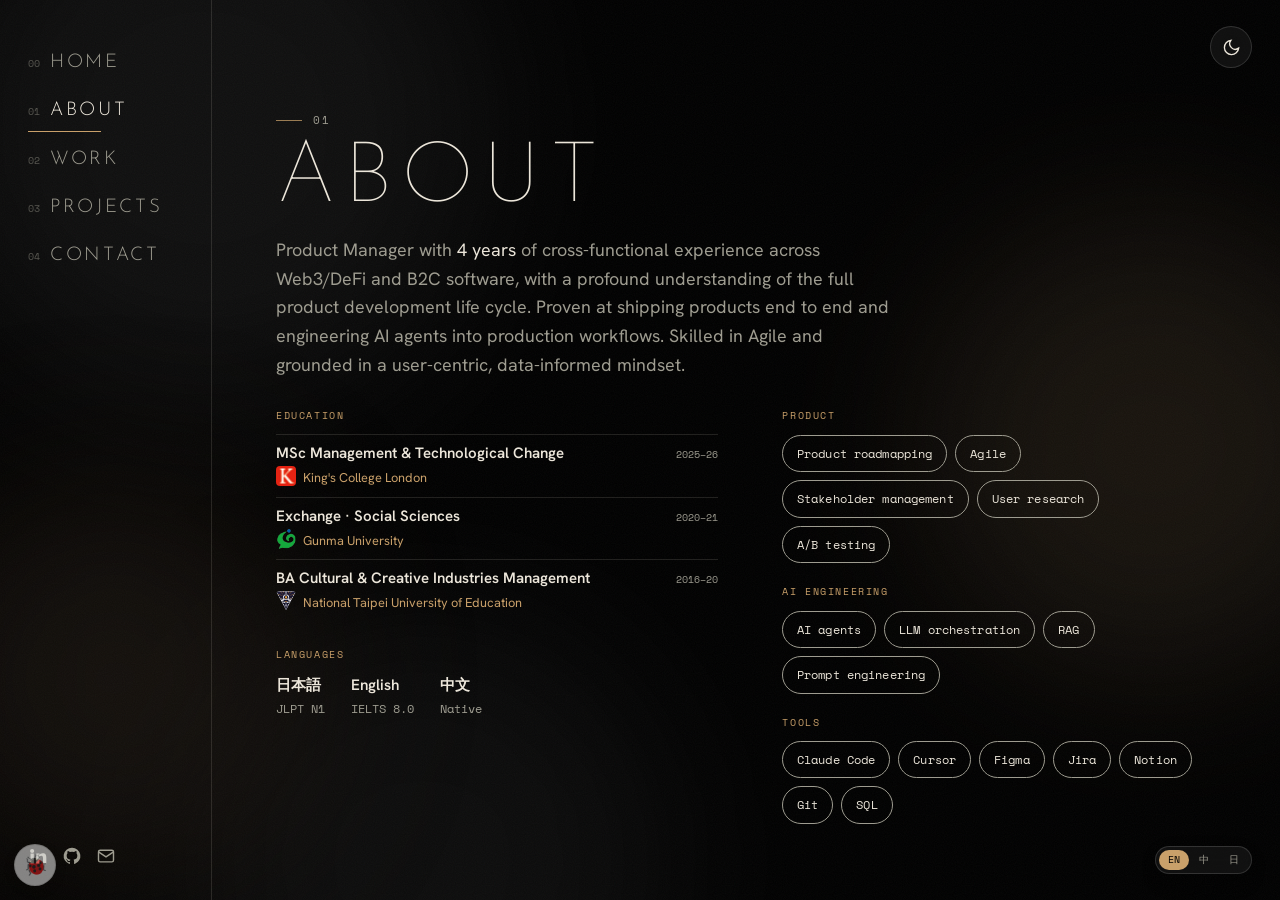
==== about.html @ 8392d5d9 "Initial commit: Vivian Wang portfolio site Co-Authored-By: Claude Opus 4.8 (1M context) <noreply@ant" ====
<!DOCTYPE html>
<html lang="en">
<head>
<meta charset="UTF-8" />
<meta name="viewport" content="width=device-width, initial-scale=1.0" />
<title>About — Vivian Wang</title>
<link rel="preconnect" href="https://fonts.googleapis.com" />
<link rel="preconnect" href="https://fonts.gstatic.com" crossorigin />
<link href="https://fonts.googleapis.com/css2?family=Anton&family=Bricolage+Grotesque:opsz,wght@12..96,400..800&family=Hanken+Grotesk:wght@400;500;600&family=Josefin+Sans:wght@100;200;300;400;500&family=Space+Mono:wght@400;700&display=swap" rel="stylesheet" />
<link rel="stylesheet" href="styles.css" />
</head>
<body data-page="about">
<script>(function(){var v=(new URLSearchParams(location.search).get('v'))||'c';document.body.classList.add(v==='a'?'va':v==='b'?'vb':'vc');})();</script>

<section class="ipage ip-about">
  <header class="ip-head">
    <span class="ip-kicker">01</span>
    <h1 class="ip-title">About</h1>
    <p class="ip-lead" data-i18n-html="about.lead">Product Manager with <span class="em">4 years</span> of cross-functional experience across Web3/DeFi and B2C software, with a profound understanding of the full product development life cycle. Proven at shipping products end to end and engineering AI agents into production workflows. Skilled in Agile and grounded in a user-centric, data-informed mindset.</p>
  </header>

  <div class="ip-body">
    <div class="ab-col">
      <div class="ab-edu">
        <div class="kv-label" data-i18n="about.edu">Education</div>
        <div class="e"><div><div class="deg" data-i18n="deg.msc">MSc Management &amp; Technological Change</div><div class="org"><img class="elogo" src="assets/logo-kcl.png" alt="">King's College London</div></div><div class="when">2025–26</div></div>
        <div class="e"><div><div class="deg" data-i18n="deg.exch">Exchange · Social Sciences</div><div class="org"><img class="elogo" src="assets/logo-gunma.png" alt="">Gunma University</div></div><div class="when">2020–21</div></div>
        <div class="e"><div><div class="deg" data-i18n="deg.ba">BA Cultural &amp; Creative Industries Management</div><div class="org"><img class="elogo" src="assets/logo-ntue.png" alt="">National Taipei University of Education</div></div><div class="when">2016–20</div></div>
      </div>
      <div>
        <div class="kv-label" data-i18n="about.langs">Languages</div>
        <div class="ab-langs">
          <div class="l"><b>日本語</b><span>JLPT N1</span></div>
          <div class="l"><b>English</b><span>IELTS 8.0</span></div>
          <div class="l"><b>中文</b><span data-i18n="lang.native">Native</span></div>
        </div>
      </div>
    </div>

    <div class="skills-grid">
      <div>
        <div class="kv-label" data-i18n="about.product">Product</div>
        <div class="pillrow">
          <span class="pill" data-i18n="sk.roadmap">Product roadmapping</span><span class="pill" data-i18n="sk.agile">Agile</span><span class="pill" data-i18n="sk.prd">Project Management Tools</span><span class="pill" data-i18n="sk.research">User research</span><span class="pill" data-i18n="sk.abtest">A/B testing</span>
        </div>
      </div>
      <div>
        <div class="kv-label" data-i18n="about.ai">AI Engineering</div>
        <div class="pillrow">
          <span class="pill">AI agents</span><span class="pill">LLM orchestration</span><span class="pill">RAG</span><span class="pill" data-i18n="sk.prompt">Prompt engineering</span>
        </div>
      </div>
      <div>
        <div class="kv-label" data-i18n="about.tools">Tools</div>
        <div class="pillrow">
          <span class="pill">Claude Code</span><span class="pill">Cursor</span><span class="pill">Figma</span><span class="pill">Jira</span><span class="pill">Notion</span><span class="pill">Git</span><span class="pill">SQL</span>
        </div>
      </div>
    </div>
  </div>
</section>

<script src="i18n.js"></script>
<script src="app.js"></script>

<!-- debug overlay -->
<link rel="stylesheet" href="assets/debug-overlay.css">
<script src="assets/debug-overlay.js"></script>
</body>
</html>
---- styles.css ----
/* ============ THEMES (default = Dusk) ============ */
:root{
  --paper:#171C19; --paper2:#1F2622; --ink:#ECE6DA; --ink-soft:#9E9C90;
  --line:rgba(236,230,218,.13); --accent:#C9A06A; --accent-soft:rgba(201,160,106,.16);
  --glass:rgba(255,255,255,.055); --glass-line:rgba(255,255,255,.14);
  --shadow:0 28px 70px -28px rgba(0,0,0,.6);
  --b1:#33473F; --b2:#4A3D31; --b3:#3C4438; --b4:#403747; --blob-op:.55; --blob-blur:74px;
  --logo-bg:rgba(255,255,255,.92);
  --mono:"Space Mono",monospace;
}
[data-theme="fog"]{
  --paper:#ECEFF1; --paper2:#E3E8EB; --ink:#1C2024; --ink-soft:#5A626A;
  --line:rgba(28,32,36,.10); --accent:#41607A; --accent-soft:rgba(65,96,122,.12);
  --glass:rgba(255,255,255,.46); --glass-line:rgba(255,255,255,.6);
  --shadow:0 22px 60px -26px rgba(28,32,36,.30);
  --b1:#AEBDC6; --b2:#C6CBD1; --b3:#B4C2BD; --b4:#C8C1CB; --blob-op:.5; --blob-blur:70px;
  --logo-bg:rgba(255,255,255,.92);
}
[data-theme="dawn"]{
  --paper:#F2EEE9; --paper2:#EBE5DC; --ink:#2A2622; --ink-soft:#6B6258;
  --line:rgba(42,38,34,.10); --accent:#6E5A52; --accent-soft:rgba(110,90,82,.12);
  --glass:rgba(255,255,255,.42); --glass-line:rgba(255,255,255,.58);
  --shadow:0 22px 60px -26px rgba(42,38,34,.26);
  --b1:#A6B7BE; --b2:#D8BBA2; --b3:#B3C0A6; --b4:#CBB1BB; --blob-op:.55; --blob-blur:70px;
  --logo-bg:rgba(255,255,255,.9);
}
[data-theme="paper"]{
  --paper:#EDE6D8; --paper2:#E5DBC8; --ink:#222019; --ink-soft:#6A6353;
  --line:rgba(34,32,25,.12); --accent:#9C4A2E; --accent-soft:rgba(156,74,46,.12);
  --glass:rgba(255,255,255,.4); --glass-line:rgba(255,255,255,.55);
  --shadow:0 22px 60px -26px rgba(34,32,25,.28);
  --b1:#CDB89A; --b2:#CBA98E; --b3:#B8BA9C; --b4:#C6AFA0; --blob-op:.5; --blob-blur:70px;
  --logo-bg:rgba(255,255,255,.9);
}

*{margin:0;padding:0;box-sizing:border-box}
html{scroll-behavior:smooth}
body{font-family:"Hanken Grotesk",sans-serif;background:var(--paper);color:var(--ink);
  line-height:1.55;-webkit-font-smoothing:antialiased;overflow-x:hidden;transition:background .5s,color .5s}
a{color:inherit;text-decoration:none}
::selection{background:var(--accent);color:var(--paper)}
.serif-never{font-family:"Bricolage Grotesque",sans-serif} /* guard: never serif */

/* ---- background ---- */
.field{position:fixed;inset:0;z-index:-2;overflow:hidden;filter:saturate(.85)}
.blob{position:absolute;border-radius:50%;filter:blur(var(--blob-blur));opacity:var(--blob-op);animation:drift 30s ease-in-out infinite}
.blob:nth-child(1){width:44vw;height:44vw;background:var(--b1);top:-12vw;left:-6vw}
.blob:nth-child(2){width:36vw;height:36vw;background:var(--b2);top:24vh;right:-8vw;animation-delay:-8s}
.blob:nth-child(3){width:38vw;height:38vw;background:var(--b3);bottom:-16vw;left:14vw;animation-delay:-15s}
.blob:nth-child(4){width:30vw;height:30vw;background:var(--b4);top:54vh;left:-6vw;animation-delay:-22s}
@keyframes drift{0%,100%{transform:translate(0,0) scale(1)}33%{transform:translate(4vw,-3vh) scale(1.08)}66%{transform:translate(-3vw,4vh) scale(.95)}}
.grain{position:fixed;inset:0;z-index:-1;opacity:.045;pointer-events:none;
  background-image:url("data:image/svg+xml,%3Csvg xmlns='http://www.w3.org/2000/svg' width='120' height='120'%3E%3Cfilter id='n'%3E%3CfeTurbulence type='fractalNoise' baseFrequency='.9' numOctaves='2'/%3E%3C/filter%3E%3Crect width='100%25' height='100%25' filter='url(%23n)'/%3E%3C/svg%3E")}
.glass{background:var(--glass);backdrop-filter:blur(24px) saturate(1.4);-webkit-backdrop-filter:blur(24px) saturate(1.4);border:1px solid var(--glass-line);box-shadow:var(--shadow)}

/* ---- top bar ---- */
.bar{position:fixed;top:0;left:0;right:0;z-index:40;display:flex;align-items:center;justify-content:space-between;padding:20px clamp(20px,4vw,46px)}
.wordmark{font-family:"Bricolage Grotesque",sans-serif;font-weight:700;font-size:1.1rem;letter-spacing:-.01em;display:flex;align-items:center;gap:9px}
.wordmark .cjk{font-weight:600;opacity:.72}
.wordmark .dot{width:5px;height:5px;border-radius:50%;background:var(--accent)}
.bar-right{display:flex;align-items:center;gap:16px}
.bar-meta{font-family:"Space Mono",monospace;font-size:.7rem;letter-spacing:.16em;text-transform:uppercase;color:var(--ink-soft)}
.menu-btn{display:flex;align-items:center;gap:9px;font-family:"Space Mono",monospace;font-size:.72rem;letter-spacing:.1em;text-transform:uppercase;cursor:pointer;background:none;border:none;color:var(--ink);padding:9px 14px;border-radius:12px;transition:.3s}
.menu-btn:hover{background:var(--glass)}
.menu-btn .bars{display:flex;flex-direction:column;gap:3px}
.menu-btn .bars i{width:18px;height:1.5px;background:var(--ink);display:block}

/* ---- left edge + drawer (hover to open) ---- */
.edge{position:fixed;top:0;left:0;width:16px;height:100vh;z-index:55}
.scrim{position:fixed;inset:0;z-index:60;background:rgba(8,10,9,.34);backdrop-filter:blur(3px);opacity:0;pointer-events:none;transition:.4s}
.scrim.open{opacity:1;pointer-events:auto}
.drawer{position:fixed;top:0;left:0;bottom:0;z-index:61;width:min(330px,82vw);transform:translateX(-104%);
  transition:transform .5s cubic-bezier(.5,.05,.1,1);padding:32px 28px;display:flex;flex-direction:column;border-radius:0 28px 28px 0}
.drawer.open{transform:translateX(0)}
.drawer .dhead{display:flex;justify-content:space-between;align-items:center;margin-bottom:28px}
.drawer .dhead .wm{font-family:"Bricolage Grotesque",sans-serif;font-weight:700;font-size:1rem}
.drawer .close{background:none;border:none;cursor:pointer;color:var(--ink-soft);font-size:1.25rem;line-height:1}
.drawer nav{display:flex;flex-direction:column;gap:2px;flex:1}
.drawer nav a{display:flex;align-items:center;gap:14px;padding:14px 12px;border-radius:14px;transition:.3s}
.drawer nav a:hover,.drawer nav a.cur{background:var(--glass);padding-left:20px}
.drawer nav a.cur .dn{color:var(--accent)}
.drawer nav a .di{font-family:"Space Mono",monospace;font-size:.7rem;color:var(--ink-soft);width:22px}
.drawer nav a .dn{font-family:"Bricolage Grotesque",sans-serif;font-weight:700;font-size:1.28rem;letter-spacing:-.01em}
.drawer .dfoot{font-family:"Space Mono",monospace;font-size:.66rem;color:var(--ink-soft);letter-spacing:.04em;line-height:1.8}
.drawer .hint{font-family:"Space Mono",monospace;font-size:.58rem;color:var(--ink-soft);opacity:.7;letter-spacing:.08em;text-transform:uppercase;margin-top:6px}

/* ---- theme switch ---- */
.theme-switch{position:fixed;bottom:20px;right:20px;z-index:80;display:flex;align-items:center;gap:6px;padding:8px 10px 8px 14px;border-radius:16px}
.theme-switch .tl{font-family:"Space Mono",monospace;font-size:.58rem;letter-spacing:.1em;text-transform:uppercase;color:var(--ink-soft);margin-right:2px}
.theme-switch button{font-family:"Space Mono",monospace;font-size:.68rem;border:none;cursor:pointer;background:none;color:var(--ink-soft);padding:7px 10px;border-radius:10px;transition:.25s}
.theme-switch button.on{background:var(--ink);color:var(--paper)}

.r{opacity:0;transform:translateY(18px) scale(.97);
  transition:opacity .6s ease, transform .6s cubic-bezier(.34,1.36,.5,1);
  transition-delay:var(--d,0ms);will-change:opacity,transform}
.r.in{opacity:1;transform:none}
@media(prefers-reduced-motion:reduce){.r{opacity:1!important;transform:none!important;transition:none}}
.eyebrow{font-family:"Space Mono",monospace;font-size:.72rem;letter-spacing:.2em;text-transform:uppercase;color:var(--accent);margin-bottom:22px;display:flex;align-items:center;gap:11px}
.eyebrow::before{content:"";width:28px;height:1px;background:var(--accent);opacity:.6}

/* ============ LANDING ============ */
.hero{min-height:100vh;display:grid;grid-template-columns:1.15fr .85fr;gap:clamp(28px,5vw,72px);align-items:center;padding:120px clamp(20px,4vw,46px) 40px;max-width:1280px;margin:0 auto}
.h1{font-family:"Bricolage Grotesque",sans-serif;font-weight:700;font-size:clamp(2.6rem,5.6vw,4.7rem);line-height:1.02;letter-spacing:-.03em;margin-bottom:28px}
.h1 .em{color:var(--accent)}
.lead{font-size:clamp(1.02rem,1.5vw,1.18rem);color:var(--ink-soft);max-width:44ch;margin-bottom:18px}
.sig{font-size:.98rem;color:var(--ink);max-width:46ch;padding-left:16px;border-left:2px solid var(--accent);margin-bottom:36px}
.sig .zh{display:block;margin-top:7px;font-size:.84rem;color:var(--ink-soft)}
.worked .wl{font-family:"Space Mono",monospace;font-size:.62rem;letter-spacing:.18em;text-transform:uppercase;color:var(--ink-soft);margin-bottom:13px}
.logos{display:flex;align-items:center;gap:10px;flex-wrap:wrap}
.logos .lchip{display:flex;align-items:center;justify-content:center;height:40px;padding:0 14px;border-radius:12px;gap:8px;background:var(--logo-bg);border:1px solid rgba(0,0,0,.06)}
.logos img{height:21px;width:auto;object-fit:contain;display:block}
.logos .lname{font-family:"Space Mono",monospace;font-size:.66rem;letter-spacing:.02em;color:#3a3a3a}
.portrait{position:relative;justify-self:center}
.portrait .frame{position:relative;width:clamp(260px,30vw,360px);aspect-ratio:4/5;border-radius:30px;overflow:hidden;padding:10px}
.portrait img.me{width:100%;height:100%;object-fit:cover;border-radius:22px;display:block}
.halo{position:absolute;inset:-16%;z-index:-1;border-radius:50%;background:radial-gradient(circle at 50% 40%,var(--accent),transparent 60%);filter:blur(30px);opacity:.45}
.pcard{position:absolute;bottom:-18px;left:-26px;padding:14px 18px;border-radius:18px;display:flex;flex-direction:column;gap:2px}
.pcard2{position:absolute;top:-16px;right:-24px;padding:12px 16px;border-radius:16px}
.pcard .n,.pcard2 .n{font-family:"Bricolage Grotesque",sans-serif;font-weight:700;font-size:1.2rem;line-height:1;color:var(--accent)}
.pcard .l,.pcard2 .l{font-family:"Space Mono",monospace;font-size:.58rem;letter-spacing:.08em;text-transform:uppercase;color:var(--ink-soft)}
.menu-sec{max-width:1280px;margin:0 auto;padding:30px clamp(20px,4vw,46px) 80px}
.menu-rule{height:1px;background:var(--line);margin-bottom:8px}
.mrow{display:grid;grid-template-columns:46px 36px 1fr auto;align-items:center;gap:20px;padding:24px 10px;border-bottom:1px solid var(--line);transition:padding .45s cubic-bezier(.2,.7,.2,1),background .4s;border-radius:14px}
.mrow:hover{padding-left:26px;padding-right:26px;background:var(--glass)}
.mrow .idx{font-family:"Space Mono",monospace;font-size:.74rem;color:var(--ink-soft)}
.mrow:hover .idx{color:var(--accent)}
.mrow .ico{width:24px;height:24px;color:var(--accent)}
.mrow .ico svg{width:100%;height:100%;fill:none;stroke:currentColor;stroke-width:1.6;stroke-linecap:round;stroke-linejoin:round}
.mrow .mname{font-family:"Bricolage Grotesque",sans-serif;font-weight:700;font-size:clamp(1.8rem,4.4vw,3.1rem);line-height:1;letter-spacing:-.025em;text-transform:uppercase}
.mrow .mdesc{font-size:.86rem;color:var(--ink-soft);text-align:right;max-width:30ch;justify-self:end}
.mrow .marrow{font-family:"Space Mono",monospace;font-size:1.4rem;color:var(--ink-soft);transform:translateX(-6px);opacity:.5;transition:.45s cubic-bezier(.2,.7,.2,1)}
.mrow:hover .marrow{transform:translateX(0);opacity:1;color:var(--accent)}

/* ============ INNER PAGES ============ */
.page{max-width:1080px;margin:0 auto;padding:140px clamp(20px,4vw,46px) 110px}
.ph{margin-bottom:56px}
.ptitle{font-family:"Bricolage Grotesque",sans-serif;font-weight:800;font-size:clamp(2.6rem,7.5vw,5.4rem);line-height:.96;letter-spacing:-.035em;text-transform:uppercase}
.ptitle .em{color:var(--accent)}
.lede{font-size:clamp(1.05rem,1.7vw,1.3rem);color:var(--ink-soft);max-width:56ch;margin-top:24px}

/* about */
.about{display:grid;grid-template-columns:.85fr 1.25fr;gap:clamp(28px,4vw,56px);align-items:start}
.about .side{display:flex;flex-direction:column;gap:20px}
.about .me{width:100%;aspect-ratio:4/5;object-fit:cover;border-radius:22px;display:block}
.schools{display:flex;align-items:center;gap:8px;flex-wrap:wrap}
.schools .lchip{display:flex;align-items:center;justify-content:center;height:38px;padding:0 12px;border-radius:11px;background:var(--logo-bg);border:1px solid rgba(0,0,0,.06)}
.schools img{height:22px;width:auto;object-fit:contain}
.prose p{color:var(--ink-soft);max-width:60ch;font-size:1.06rem}
.prose p+p{margin-top:16px}
.prose .em{color:var(--accent);font-style:normal}
.spec{margin-top:30px}
.spec .row{display:grid;grid-template-columns:130px 1fr;gap:20px;padding:18px 0;border-top:1px solid var(--line)}
.spec .k{font-family:"Space Mono",monospace;font-size:.66rem;letter-spacing:.14em;text-transform:uppercase;color:var(--accent);padding-top:3px}
.spec .v{font-size:1rem}.spec .v b{font-weight:600}
.spec .v small{color:var(--ink-soft)}

/* experience timeline */
.tl{position:relative;padding-left:34px;margin-top:10px}
.tl::before{content:"";position:absolute;left:6px;top:10px;bottom:10px;width:1px;background:var(--line)}
.tl-item{position:relative;margin-bottom:54px}
.tl-item:last-child{margin-bottom:0}
.tl-item::before{content:"";position:absolute;left:-32px;top:7px;width:13px;height:13px;border-radius:50%;background:var(--paper);border:2px solid var(--accent)}
.tl-when{font-family:"Space Mono",monospace;font-size:.74rem;letter-spacing:.04em;color:var(--ink-soft);margin-bottom:12px}
.tl-head{display:flex;align-items:center;gap:14px;margin-bottom:6px;flex-wrap:wrap}
.tl-head .clogo{height:30px;display:flex;align-items:center;justify-content:center;padding:0;background:transparent;border:none}
.tl-head .clogo img{height:20px;width:auto;object-fit:contain}
.tl-item h3{font-family:"Bricolage Grotesque",sans-serif;font-weight:700;font-size:1.7rem;letter-spacing:-.01em}
.tl-role{font-family:"Space Mono",monospace;font-size:.82rem;color:var(--accent);letter-spacing:.03em;margin-bottom:14px}
.tl-item p{color:var(--ink-soft);max-width:62ch}
.metrics{display:flex;gap:40px;flex-wrap:wrap;margin-top:22px}
.metric .n{font-family:"Bricolage Grotesque",sans-serif;font-weight:800;font-size:1.9rem;line-height:1;color:var(--accent)}
.metric .l{font-family:"Space Mono",monospace;font-size:.64rem;text-transform:uppercase;letter-spacing:.1em;color:var(--ink-soft);margin-top:6px}

/* side projects */
.projects{display:flex;flex-direction:column;gap:24px;margin-top:6px}
.pblock{border:1px solid var(--line);border-radius:24px;padding:clamp(28px,3.4vw,44px);position:relative;overflow:hidden}
.pblock .ptag{font-family:"Space Mono",monospace;font-size:.64rem;letter-spacing:.14em;text-transform:uppercase;color:var(--accent);margin-bottom:16px}
.pblock h3{font-family:"Bricolage Grotesque",sans-serif;font-weight:700;font-size:clamp(1.6rem,3vw,2.3rem);line-height:1.04;letter-spacing:-.02em;max-width:20ch;margin-bottom:24px}
.pgrid{display:grid;grid-template-columns:1fr 1fr;gap:26px}
.pstep{margin-bottom:14px}
.pstep .lab{font-family:"Space Mono",monospace;font-size:.62rem;letter-spacing:.14em;text-transform:uppercase;color:var(--ink-soft);margin-bottom:4px}
.pstep p{font-size:.97rem;color:var(--ink)}
.pstep .em{color:var(--accent)}
.readout{border:1px solid var(--line);border-radius:16px;padding:22px;background:var(--accent-soft);font-family:"Space Mono",monospace;display:flex;flex-direction:column;gap:14px;align-self:start}
.readout .rline{display:flex;justify-content:space-between;align-items:baseline;gap:16px}
.readout .rk{font-size:.66rem;letter-spacing:.08em;text-transform:uppercase;color:var(--ink-soft)}
.readout .rv{font-family:"Bricolage Grotesque",sans-serif;font-weight:800;font-size:1.5rem;color:var(--accent);line-height:1}
.chips{display:flex;flex-wrap:wrap;gap:7px;margin-top:8px}
.chip{font-family:"Space Mono",monospace;font-size:.66rem;padding:6px 12px;border-radius:20px;border:1px solid var(--line);color:var(--ink-soft)}

/* contact */
.contact{min-height:64vh;display:flex;flex-direction:column;justify-content:center;text-align:center}
.contact .ptitle{margin:0 auto}
.links{display:flex;gap:14px;justify-content:center;flex-wrap:wrap;margin-top:40px}
.links a{font-family:"Space Mono",monospace;font-size:.86rem;padding:16px 26px;border-radius:16px;border:1px solid var(--glass-line);transition:transform .35s,background .3s}
.links a:hover{transform:translateY(-3px);background:var(--glass)}
.links a.primary{background:var(--accent);color:var(--paper);border-color:transparent}

/* ============================================================
   KENTO-STYLE SIDEBAR + NEW HERO (overrides above)
   ============================================================ */
:root{ --display:"Josefin Sans",sans-serif; --sbw:212px; }

/* ---- fixed left sidebar ---- */
.sidebar{position:fixed;top:0;left:0;bottom:0;z-index:50;width:var(--sbw);
  display:flex;flex-direction:column;padding:34px 28px;
  border-right:1px solid var(--line);background:transparent}
.sb-mark{font-family:var(--display);font-weight:400;font-size:1.02rem;letter-spacing:.04em;line-height:1.3;display:flex;flex-direction:column}
.sb-mark .cjk{font-size:.8rem;color:var(--ink-soft);letter-spacing:.16em;margin-top:2px}
.snav{display:flex;flex-direction:column;gap:3px;margin-top:6px}
.snav a{display:flex;align-items:baseline;gap:10px;padding:8px 0;font-family:var(--display);
  font-weight:300;font-size:1.18rem;letter-spacing:.14em;text-transform:uppercase;color:var(--ink-soft);
  position:relative;transition:.3s;width:max-content}
.snav a i{font-family:var(--mono);font-style:normal;font-size:.6rem;color:var(--ink-soft);opacity:.5;letter-spacing:0}
.snav a::after{content:"";position:absolute;left:0;bottom:2px;height:1px;width:0;background:currentColor;transition:width .4s cubic-bezier(.2,.7,.2,1)}
.snav a:hover{color:var(--ink)}
.snav a:hover::after{width:calc(100% - 26px)}
.snav a.cur{color:var(--ink)}
.snav a.cur::after{width:calc(100% - 26px);background:var(--accent)}
.socials{display:flex;gap:14px;margin-top:auto;padding-top:24px}
.socials a{width:20px;height:20px;color:var(--ink-soft);transition:.25s}
.socials a:hover{color:var(--accent);transform:translateY(-2px)}
.socials svg{width:100%;height:100%}
.sb-foot{font-family:var(--mono);font-size:.6rem;letter-spacing:.08em;color:var(--ink-soft);margin-top:18px;line-height:1.6}

/* push content right of sidebar */
body.has-sidebar .hero,
body.has-sidebar .menu-sec,
body.has-sidebar .page{margin-left:var(--sbw)}
body.has-sidebar .hero{max-width:none;padding-left:clamp(30px,5vw,80px);padding-right:clamp(20px,5vw,80px)}
body.has-sidebar .menu-sec{max-width:none;padding-left:clamp(30px,5vw,80px);padding-right:clamp(20px,5vw,80px)}
body.has-sidebar .page{max-width:none;padding-left:clamp(30px,5vw,90px);padding-right:clamp(30px,6vw,140px)}

/* ---- dark / light toggle (top-right) ---- */
.mode{position:fixed;top:26px;right:28px;z-index:60;width:42px;height:42px;border-radius:50%;
  display:flex;align-items:center;justify-content:center;cursor:pointer;color:var(--ink);
  background:var(--glass);border:1px solid var(--glass-line);backdrop-filter:blur(18px);transition:.3s}
.mode:hover{color:var(--accent);transform:rotate(-12deg)}
.mode .mi{width:19px;height:19px;display:flex}
.mode svg{width:100%;height:100%}

/* mobile sidebar toggle (hidden on desktop) */
.sb-toggle{display:none;position:fixed;top:22px;left:20px;z-index:62;width:44px;height:40px;
  flex-direction:column;justify-content:center;gap:5px;padding:10px;border-radius:12px;cursor:pointer;
  background:var(--glass);border:1px solid var(--glass-line);backdrop-filter:blur(18px)}
.sb-toggle i{width:100%;height:1.6px;background:var(--ink);display:block;transition:.3s}

/* ============ NEW HERO ============ */
.hero{min-height:100vh;display:flex;flex-direction:column;justify-content:center;gap:0;
  padding-top:96px;padding-bottom:48px}
.metabar{display:flex;align-items:center;gap:26px;flex-wrap:wrap;font-family:var(--mono);
  font-size:.68rem;letter-spacing:.12em;text-transform:uppercase;color:var(--ink-soft);margin-bottom:clamp(24px,5vh,56px)}
.metabar .avail{color:var(--accent);display:flex;align-items:center;gap:7px}
.metabar .avail::before{content:"";width:7px;height:7px;border-radius:50%;background:var(--accent);box-shadow:0 0 0 0 var(--accent);animation:pulse 2.4s infinite}
@keyframes pulse{0%{box-shadow:0 0 0 0 var(--accent-soft)}70%{box-shadow:0 0 0 8px transparent}100%{box-shadow:0 0 0 0 transparent}}
.bigname{font-family:var(--display);font-weight:200;font-size:clamp(3.4rem,11vw,9.5rem);
  line-height:.92;letter-spacing:.04em;text-transform:uppercase;margin:0}
.bigname .l2{display:block;text-indent:.12em}
.subrow{display:flex;align-items:center;gap:22px;flex-wrap:wrap;margin-top:22px}
.subrow .role{font-family:var(--display);font-weight:300;font-size:clamp(1rem,1.8vw,1.35rem);letter-spacing:.1em;text-transform:uppercase;color:var(--ink)}
.subrow .langs{font-family:var(--mono);font-size:.72rem;letter-spacing:.1em;color:var(--ink-soft);padding-left:22px;border-left:1px solid var(--line)}

.herogrid{display:grid;grid-template-columns:1.1fr .9fr;gap:clamp(28px,5vw,64px);align-items:end;margin-top:clamp(34px,6vh,64px)}
.intro .sig{font-family:var(--heading,"Bricolage Grotesque");font-weight:600;font-size:clamp(1.15rem,1.9vw,1.5rem);line-height:1.32;letter-spacing:-.01em;color:var(--ink);max-width:24ch;margin-bottom:8px}
.intro .sig .em{color:var(--accent)}
.intro .zh{font-size:.86rem;color:var(--ink-soft);margin-bottom:26px}
.intro .stats{display:flex;gap:34px;margin-bottom:26px}
.intro .stat .n{font-family:"Bricolage Grotesque",sans-serif;font-weight:800;font-size:1.7rem;line-height:1;color:var(--accent)}
.intro .stat .l{font-family:var(--mono);font-size:.6rem;letter-spacing:.08em;text-transform:uppercase;color:var(--ink-soft);margin-top:6px}
.intro .logos{display:flex;gap:8px;flex-wrap:wrap}

.media{position:relative}
.media .tile{position:relative;border-radius:20px;overflow:hidden;aspect-ratio:5/4;border:1px solid var(--glass-line)}
.media .tile img{width:100%;height:100%;object-fit:cover;filter:saturate(.92) contrast(1.02)}
.media .tile::after{content:"";position:absolute;inset:0;background:radial-gradient(120% 80% at 30% 10%,transparent,var(--accent-soft));mix-blend-mode:overlay}
.media .cap{display:flex;justify-content:space-between;font-family:var(--mono);font-size:.62rem;letter-spacing:.12em;text-transform:uppercase;color:var(--ink-soft);margin-bottom:10px}
.media .glow{position:absolute;inset:-12% -12% -16% -12%;z-index:-1;border-radius:50%;background:radial-gradient(circle,var(--accent),transparent 62%);filter:blur(40px);opacity:.4}

.scrollcue{margin-top:clamp(30px,6vh,60px);font-family:var(--mono);font-size:.64rem;letter-spacing:.24em;text-transform:uppercase;color:var(--ink-soft);display:flex;align-items:center;gap:12px}
.scrollcue span{width:30px;height:1px;background:var(--ink-soft);position:relative;overflow:hidden}
.scrollcue span::after{content:"";position:absolute;inset:0;background:var(--accent);transform:translateX(-100%);animation:sweep 2.2s cubic-bezier(.7,0,.3,1) infinite}
@keyframes sweep{50%{transform:translateX(0)}100%{transform:translateX(100%)}}

/* inner page title: keep the thin/bold mix — eyebrow thin, title bold */
body.has-sidebar .ptitle{font-size:clamp(2.4rem,6.5vw,4.8rem)}

@media(max-width:1024px){
  :root{--sbw:0px}
  .sidebar{transform:translateX(-100%);transition:transform .45s cubic-bezier(.5,.05,.1,1);width:240px;background:var(--paper);z-index:64;border-right:1px solid var(--line)}
  body.sb-open .sidebar{transform:translateX(0)}
  .sb-toggle{display:flex}
  body.has-sidebar .hero,body.has-sidebar .menu-sec,body.has-sidebar .page{margin-left:0}
  body.has-sidebar .hero{padding-left:clamp(20px,5vw,40px);padding-top:90px}
  body.has-sidebar .page{padding-left:clamp(20px,5vw,40px);padding-right:clamp(20px,5vw,40px);padding-top:96px}
}
@media(max-width:880px){
  .herogrid{grid-template-columns:1fr}
  .media{order:-1;max-width:340px}
  .mrow{grid-template-columns:34px 1fr auto;gap:14px}
  .mrow .ico,.mrow .mdesc{display:none}
  .about{grid-template-columns:1fr}
  .about .side{max-width:300px}
  .pgrid{grid-template-columns:1fr}
  .subrow .langs{padding-left:0;border-left:0}
}

/* ============================================================
   VARIANT PALETTE (shared by homepages + inner pages)
   dark = pure black, light(fog) = warm cream #EBEAE4
   ============================================================ */
body.va,body.vb,body.vc{ --paper:#000000; --paper2:#0B0B0B;
  --b1:#161616; --b2:#241c12; --b3:#121212; --b4:#1e1710; --blob-op:.7; --blob-blur:82px; }
body.va[data-theme="fog"],body.vb[data-theme="fog"],body.vc[data-theme="fog"]{
  --paper:#EBEAE4; --paper2:#E1DFD7; --ink:#16181A; --ink-soft:#6E6E66;
  --line:rgba(20,20,18,.16); --accent:#9C6B33; --accent-soft:rgba(156,107,51,.14);
  --glass:rgba(255,255,255,.5); --glass-line:rgba(20,20,18,.12);
  --b1:#dcd6c8; --b2:#e1d4c0; --b3:#d9d7cd; --b4:#e3d9cc; --blob-op:.5; }

/* ============================================================
   INNER PAGES — one-viewport, 3 skins
   A(va)=thin Josefin / B(vb)=Anton condensed / C(vc)=medium Josefin
   ============================================================ */
.ipage{min-height:100vh;display:flex;flex-direction:column;justify-content:center;
  padding:100px clamp(28px,5vw,84px) 64px;overflow:hidden}
body.has-sidebar .ipage{margin-left:var(--sbw)}
.ip-head{margin-bottom:clamp(16px,3.2vh,32px)}
.ip-kicker{font-family:var(--mono);font-size:.66rem;letter-spacing:.22em;text-transform:uppercase;
  color:var(--ink-soft);display:flex;align-items:center;gap:11px;margin-bottom:14px}
.ip-kicker::before{content:"";width:26px;height:1px;background:var(--accent);opacity:.75}
.ip-title{margin:0;text-transform:uppercase;line-height:.92;color:var(--ink)}
.ip-title .em{color:var(--accent)}
.ip-lead{font-size:clamp(.98rem,1.4vw,1.16rem);color:var(--ink-soft);max-width:62ch;margin-top:16px;line-height:1.6}
.ip-lead .em{color:var(--ink)}

/* skin: page title */
body.va .ip-title{font-family:"Josefin Sans",sans-serif;font-weight:100;font-size:clamp(3rem,7.4vw,6.4rem);letter-spacing:.12em}
body.vb .ip-title{font-family:"Anton",sans-serif;font-weight:400;font-size:clamp(2.8rem,7.2vw,5.6rem);letter-spacing:.012em}
body.vc .ip-title{font-family:"Josefin Sans",sans-serif;font-weight:100;font-size:clamp(2.9rem,6.6vw,5.8rem);letter-spacing:.1em}

/* ---- A (Hush): airy, hairline, minimal — skills as middot lists, not pills ---- */
body.va .ip-about .ip-body{gap:clamp(44px,7vw,110px)}
body.va .skills-grid{gap:clamp(18px,3.4vh,32px)}
body.va .ab-col{gap:clamp(22px,3.6vh,36px)}
body.va .pillrow{gap:7px 18px}
body.va .pill{border-color:transparent;background:transparent;padding:4px 0;color:var(--ink)}
body.va .pill:hover{color:var(--accent)}
body.va .pill::before{content:"·";color:var(--accent);margin-right:9px;opacity:.8}
body.va .pill{font-size:.76rem}
body.va .kv-label{letter-spacing:.24em}
.ab-edu .elogo{width:20px;height:20px;object-fit:contain;border-radius:4px;margin-right:7px;vertical-align:-4px;background:transparent;padding:0} /* bare icon, no white chip */

/* ---- B (Headline): loud — Anton section labels, tighter lead ---- */
body.vb .ip-lead{max-width:52ch}
body.vb .kv-label{font-family:"Anton",sans-serif;font-size:1rem;letter-spacing:.03em;color:var(--accent);font-weight:400}
body.vb .pill{border-color:var(--ink-soft);color:var(--ink)}

/* ---- shared atoms ---- */
.kv-label{font-family:var(--mono);font-size:.62rem;letter-spacing:.16em;text-transform:uppercase;color:var(--accent);margin-bottom:11px}
.pillrow{display:flex;flex-wrap:wrap;gap:8px}
.pill{font-family:var(--mono);font-size:.78rem;letter-spacing:.01em;padding:8px 14px;border-radius:20px;
  border:1px solid var(--line);color:var(--ink-soft);white-space:nowrap;transition:.25s}
.pill:hover{border-color:var(--accent);color:var(--ink)}
/* C About: pills adopt Variant B's stronger text weight (full-ink text, softer border) */
body.vc .ip-about .pill{border-color:var(--ink-soft);color:var(--ink)}

/* ---- ABOUT (profile + skills) ---- */
.ip-about .ip-body{display:grid;grid-template-columns:1.02fr 1fr;gap:clamp(28px,5vw,72px);align-items:start}
.ab-col{display:flex;flex-direction:column;gap:clamp(16px,2.8vh,28px)}
.ab-edu .e{display:flex;justify-content:space-between;gap:14px;padding:9px 0;border-top:1px solid var(--line)}
.ab-edu .e:first-of-type{border-top:0;padding-top:0}
.ab-edu .deg{font-weight:600;font-size:.94rem;line-height:1.3}
.ab-edu .org{color:var(--accent);font-size:.8rem;margin-top:2px}
.ab-edu .when{font-family:var(--mono);font-size:.6rem;color:var(--ink-soft);white-space:nowrap;padding-top:3px}
.ab-langs{display:flex;gap:26px;flex-wrap:wrap}
.ab-langs .l b{font-weight:600;font-size:.95rem}
.ab-langs .l span{color:var(--ink-soft);font-size:.74rem;display:block;font-family:var(--mono);margin-top:2px}
.skills-grid{display:flex;flex-direction:column;gap:clamp(15px,2.4vh,22px)}

/* ---- EXPERIENCE ---- */
.ip-exp .ip-body{display:grid;grid-template-columns:1fr 1fr;gap:clamp(14px,2.4vh,28px) clamp(24px,3.6vw,52px);align-items:start}
.xp{display:flex;flex-direction:column;gap:7px}
/* Timeline node: logo + company + date on top, role below */
.xp-when{font-family:var(--mono);font-size:.62rem;letter-spacing:.05em;text-transform:uppercase;color:var(--ink-soft)}
.xp-head .xp-when::before{content:"·";margin:0 6px 0 4px;color:var(--ink-soft);opacity:.7}
.xp-main{display:flex;flex-direction:column;gap:5px}
.xp-head{display:flex;align-items:center;gap:8px;flex-wrap:wrap}
.xp-head .clogo{height:20px;display:flex;align-items:center;padding:0;background:transparent;border:none}
.xp-head .clogo img{height:18px;width:auto;object-fit:contain}
.xp-head .xp-org{font-weight:700;font-size:1.02rem;color:var(--ink)}
.xp-head .xp-sub{font-weight:400;font-size:.84em;opacity:.65;color:var(--ink-soft)}
.xp-role{font-weight:600;font-size:.92rem;color:var(--accent);line-height:1.25}
.xp-role .xp-sub{font-weight:400;font-size:.86em;opacity:.8;color:var(--ink-soft)}
.xp-ctx{font-size:.82rem;color:var(--ink-soft);margin-bottom:2px}
.xp ul{list-style:none;display:flex;flex-direction:column;gap:6px;margin:0}
.xp li{font-size:.88rem;color:var(--ink);padding-left:15px;position:relative;line-height:1.5}
.xp li::before{content:"";position:absolute;left:2px;top:8px;width:4px;height:4px;border-radius:50%;background:var(--accent)}
.xp li .m{color:var(--accent);font-weight:600}
.xp > ul > li{font-weight:500}
.xp li > ul{list-style:none;display:flex;flex-direction:column;gap:5px;margin:7px 0 3px;padding-left:6px}
.xp li > ul > li{font-size:.84rem;color:var(--ink-soft);font-weight:400}
.xp li > ul > li::before{background:transparent;border:1px solid var(--ink-soft)}
/* distinguish each role (A / C): left accent rule + card padding */
.xp{padding:14px 16px;border:1px solid var(--line);border-radius:14px;border-left:3px solid var(--accent);transition:.3s}
.xp:hover{background:var(--glass)}
/* variant B: vertical timeline */
body.vb .ip-exp .ip-body{grid-template-columns:1fr;gap:0;padding-left:8px}
body.vb .xp{border:none;border-radius:0;border-left:2px solid var(--line);padding:0 0 30px 26px;margin-left:5px;position:relative;background:transparent}
body.vb .xp:last-child{padding-bottom:0}
body.vb .xp:hover{background:transparent}
body.vb .xp::before{content:"";position:absolute;left:-8px;top:3px;width:13px;height:13px;border-radius:50%;
  background:var(--paper);border:2px solid var(--accent);transition:.3s}
body.vb .xp:hover::before{background:var(--accent);box-shadow:0 0 0 4px var(--accent-soft)}

/* ---- WORK ---- */
.ip-work .ip-body{display:grid;grid-template-columns:1fr 1fr;gap:clamp(16px,2.2vw,26px)}
.wk{border:1px solid var(--line);border-radius:18px;padding:clamp(17px,2.1vw,25px);display:flex;flex-direction:column;gap:7px;transition:.3s}
.wk:hover{border-color:var(--accent);background:var(--glass)}
.wk .tag{font-family:var(--mono);font-size:.58rem;letter-spacing:.14em;text-transform:uppercase;color:var(--accent);display:flex;align-items:center;gap:7px}
.wk h3{font-family:"Bricolage Grotesque",sans-serif;font-weight:800;font-size:1.32rem;letter-spacing:-.025em;line-height:1.04}
body.vb .wk h3{font-family:"Anton",sans-serif;font-weight:400;font-size:1.5rem;letter-spacing:.005em;line-height:.98;text-transform:none}
body.va .wk h3{font-weight:700;font-size:1.26rem}
.wk p{font-size:.83rem;color:var(--ink-soft);line-height:1.5}
.wk .m{color:var(--accent);font-weight:600}

/* ---- CONTACT ---- */
.ip-contact{align-items:center;text-align:center}
.ip-contact .ip-head{text-align:center}
.ip-contact .ip-kicker{justify-content:center}
.ip-contact .ip-lead{margin-left:auto;margin-right:auto}
.ct-links{display:flex;flex-wrap:wrap;justify-content:center;gap:12px;margin-top:clamp(26px,4vh,40px)}
.ct-links a{font-family:var(--mono);font-size:.82rem;padding:14px 22px;border-radius:14px;border:1px solid var(--line);transition:.3s;display:flex;align-items:center;gap:9px}
.ct-links a:hover{border-color:var(--accent);transform:translateY(-2px)}
.ct-links a.pri{background:var(--accent);color:var(--paper);border-color:transparent}
.ct-links a svg{width:15px;height:15px}
.ct-meta{font-family:var(--mono);font-size:.66rem;letter-spacing:.14em;text-transform:uppercase;color:var(--ink-soft);margin-top:26px;display:flex;gap:20px;justify-content:center;flex-wrap:wrap}

/* ---- PROJECTS PAGE (grouped Work + Side, expandable case studies) ---- */
.ipage.ip-work,.ipage.ip-exp{height:auto;min-height:100vh;justify-content:flex-start;
  padding-top:clamp(92px,13vh,128px);padding-bottom:clamp(56px,8vh,84px)}
.ip-work .ip-body{display:flex;flex-direction:column;gap:clamp(26px,4vh,46px)}
.pg-group{display:flex;flex-direction:column;gap:clamp(12px,1.8vh,18px)}
.pg-gh{display:flex;align-items:baseline;gap:12px;font-family:var(--mono);font-size:.64rem;
  letter-spacing:.2em;text-transform:uppercase}
.pg-gh span{color:var(--ink)}
.pg-gh i{color:var(--ink-soft);font-style:normal;font-size:.58rem}
.pg-gh::after{content:"";flex:1;height:1px;background:var(--line)}
.pg-grid{display:grid;grid-template-columns:repeat(auto-fit,minmax(228px,1fr));
  gap:clamp(13px,1.5vw,20px);align-items:stretch}
.pg-grid .wk{height:100%;min-height:182px}
.pg-grid .wk .m{margin-top:auto}

/* case card (extends .wk) */
.cs-card{position:relative}
.cs-link{cursor:pointer}
.cs-card.cs-link:hover{transform:translateY(-2px)}
.cs-more{font-family:var(--mono);font-size:.6rem;letter-spacing:.14em;text-transform:uppercase;
  color:var(--ink-soft);margin-top:4px;display:inline-flex;align-items:center;gap:6px;transition:.25s}
.cs-card:hover .cs-more{color:var(--accent)}
.cs-more i{font-style:normal;transition:.25s}
.cs-card:hover .cs-more i{transform:translateX(3px)}

/* overlay shared (A drawer + B modal) */
.cs-scrim{position:fixed;inset:0;z-index:80;background:rgba(0,0,0,.55);opacity:0;visibility:hidden;
  transition:.35s;backdrop-filter:blur(3px)}
body.cs-open .cs-scrim{opacity:1;visibility:visible}
.cs-x{position:absolute;top:18px;right:20px;width:38px;height:38px;border-radius:50%;z-index:2;
  border:1px solid var(--line);background:transparent;color:var(--ink);font-size:1.4rem;line-height:1;
  cursor:pointer;transition:.25s}
.cs-x:hover{border-color:var(--accent);color:var(--accent)}

/* A: side drawer (extended wider) */
.cs-drawer{position:fixed;top:0;right:0;bottom:0;z-index:81;width:min(760px,95vw);
  background:var(--paper);border-left:1px solid var(--line);overflow-y:auto;
  transform:translateX(100%);transition:transform .4s cubic-bezier(.4,0,.2,1);
  padding:clamp(54px,6vw,72px) clamp(28px,4vw,56px) clamp(40px,5vh,64px)}
body.cs-open .cs-drawer{transform:translateX(0)}

/* B: centre popup modal */
.cs-modal{position:fixed;z-index:81;top:50%;left:50%;transform:translate(-50%,-46%) scale(.98);
  opacity:0;visibility:hidden;width:min(760px,92vw);max-height:88vh;overflow-y:auto;
  background:var(--paper);border:1px solid var(--line);border-radius:20px;
  box-shadow:0 40px 120px -30px rgba(0,0,0,.7);transition:.38s cubic-bezier(.4,0,.2,1);
  padding:clamp(42px,4vw,60px) clamp(28px,4vw,52px) clamp(36px,4vh,52px)}
body.cs-open .cs-modal{transform:translate(-50%,-50%) scale(1);opacity:1;visibility:visible}

/* case images */
.cs-gallery{display:flex;flex-wrap:wrap;gap:16px;margin:16px 0 4px;align-items:flex-start}
.cs-gallery-grid{display:grid;grid-template-columns:1fr 1fr;gap:14px 16px;align-items:start}
.cs-shot{display:flex;flex-direction:column;gap:7px;margin:0;max-width:100%;align-items:flex-start}
.cs-shot figcaption{font-family:var(--mono);font-size:.56rem;letter-spacing:.05em;line-height:1.35;color:var(--ink-soft)}
.cs-shot-mock img{border-style:dashed;border-color:color-mix(in srgb,var(--accent) 55%, transparent)}
.cs-shot-mock figcaption{color:var(--accent)}
.cs-gallery img{border-radius:12px;border:1px solid var(--line);background:var(--glass);display:block}
.cs-doc:not(.cs-doc-page) .cs-gallery img{max-height:300px;max-width:100%;width:auto}

/* shared case-study document (drawer / accordion / page) */
.cs-doc .cs-tag{font-family:var(--mono);font-size:.6rem;letter-spacing:.16em;text-transform:uppercase;color:var(--accent)}
.cs-title{font-family:"Bricolage Grotesque",sans-serif;font-weight:800;font-size:clamp(1.5rem,2.8vw,2.1rem);
  letter-spacing:-.025em;line-height:1.04;margin:9px 0 6px}
.cs-metric{font-family:var(--mono);font-size:.8rem;color:var(--accent);font-weight:700;margin-bottom:14px}
.cs-stack{display:flex;flex-wrap:wrap;gap:7px;margin-bottom:10px}
.cs-stack span{font-family:var(--mono);font-size:.58rem;letter-spacing:.06em;text-transform:uppercase;
  color:var(--ink-soft);border:1px solid var(--line);border-radius:20px;padding:4px 10px}
.cs-live{display:inline-flex;align-items:center;gap:9px;margin:8px 0 16px;padding:13px 24px;
  border:none;border-radius:30px;font-size:.92rem;font-weight:700;letter-spacing:.01em;
  text-decoration:none;color:var(--paper);background:var(--accent);
  box-shadow:0 8px 24px -8px color-mix(in srgb,var(--accent) 75%,transparent);
  transition:transform .22s cubic-bezier(.2,.7,.2,1),box-shadow .22s}
.cs-live:hover{transform:translateY(-3px);box-shadow:0 16px 36px -10px color-mix(in srgb,var(--accent) 90%,transparent)}
.cs-live-dot{width:8px;height:8px;border-radius:50%;background:var(--paper);animation:csLivePulse 1.8s infinite}
@keyframes csLivePulse{0%{box-shadow:0 0 0 0 color-mix(in srgb,var(--paper) 65%,transparent)}70%{box-shadow:0 0 0 8px transparent}100%{box-shadow:0 0 0 0 transparent}}
.cs-live-arrow{font-style:normal;transition:transform .22s}
.cs-live:hover .cs-live-arrow{transform:translate(3px,-3px)}
.cs-sec{display:grid;grid-template-columns:118px 1fr;gap:18px;padding:15px 0;border-top:1px solid var(--line)}
.cs-sec:first-of-type{border-top:none}
.cs-sk{font-family:var(--mono);font-size:.62rem;letter-spacing:.16em;text-transform:uppercase;color:var(--accent);padding-top:2px}
.cs-sb p{font-size:.9rem;line-height:1.62;color:var(--ink)}
mark.cs-confirm{background:transparent;color:var(--ink-soft);border-bottom:1px dashed var(--accent);
  padding:0 1px;font-style:italic}
mark.cs-confirm::before{content:"⚑ ";color:var(--accent);font-style:normal}
.cs-tbl{width:100%;border-collapse:collapse;font-size:.82rem}
.cs-tbl td{padding:8px 10px 8px 0;border-top:1px solid var(--line);vertical-align:top;color:var(--ink);line-height:1.45}
.cs-tbl tr:first-child td{border-top:none}
.cs-tbl td:first-child{color:var(--ink-soft);white-space:nowrap;font-family:var(--mono);font-size:.72rem}
.cs-tbl .t-mark{width:1.4em;text-align:center}
.cs-tbl tr.t-win .t-mark::after{content:"✓";color:var(--accent)}
.cs-tbl tr.t-near .t-mark::after{content:"≈";color:var(--ink-soft)}
.cs-tbl tr.t-miss .t-mark::after{content:"✗";color:#c97b6a}
.cs-note{font-size:.74rem;color:var(--ink-soft);font-style:italic;margin-top:16px}

/* standalone case page (variant C) */
.ipage.ip-case{height:auto;min-height:100vh;justify-content:flex-start;
  padding-top:clamp(92px,13vh,128px);padding-bottom:clamp(56px,8vh,84px)}
.cs-back{font-family:var(--mono);font-size:.66rem;letter-spacing:.14em;text-transform:uppercase;
  color:var(--ink-soft);margin-bottom:22px;transition:.25s;width:max-content}
.cs-back:hover{color:var(--accent)}
.cs-page-doc{max-width:1180px}
.cs-page-doc .cs-title{font-size:clamp(2rem,4.6vw,3.2rem)}
/* two-column editorial layout (fills web width) */
.cs-doc-page{display:grid;grid-template-columns:minmax(300px,360px) 1fr;gap:clamp(34px,4.5vw,72px);align-items:start}
.cs-aside{position:sticky;top:96px}
.cs-doc-page .cs-gallery{flex-direction:row;flex-wrap:wrap;gap:10px;margin-top:18px}
.cs-doc-page .cs-gallery img{max-height:260px;width:auto;max-width:100%}

/* case overlay (variant C carousel -> click centre slide): a centred, semi-transparent
   pop-up modal — the page stays visible (dimmed) behind it, with a back / breadcrumb bar */
.cs-full{position:fixed;inset:0;z-index:1200;display:grid;place-items:center;
  padding:clamp(16px,4vh,52px);background:rgba(0,0,0,.5);
  backdrop-filter:blur(3px);-webkit-backdrop-filter:blur(3px);
  opacity:0;visibility:hidden;transition:opacity .3s ease}
body.cs-full-open{overflow:hidden}
body.cs-full-open .cs-full{opacity:1;visibility:visible}
.cs-full-panel{position:relative;display:flex;flex-direction:column;
  width:min(1000px,100%);max-height:88vh;background:var(--paper);
  border:1px solid var(--line);border-radius:18px;overflow:hidden;
  box-shadow:0 40px 90px -28px rgba(0,0,0,.7);
  transform:translateY(18px) scale(.985);opacity:0;
  transition:transform .42s cubic-bezier(.215,.61,.355,1),opacity .35s ease}
body.cs-full-open .cs-full-panel{transform:none;opacity:1}
.cs-full-bar{display:flex;align-items:center;justify-content:space-between;flex:0 0 auto;
  padding:13px clamp(18px,3vw,30px);border-bottom:1px solid var(--line);
  background:var(--glass);backdrop-filter:blur(8px)}
.cs-full-back{display:inline-flex;align-items:center;gap:8px;background:none;border:none;cursor:pointer;
  font-family:var(--mono);font-size:.72rem;letter-spacing:.06em;text-transform:uppercase;color:var(--ink-soft);transition:color .2s}
.cs-full-back:hover{color:var(--accent)}
.cs-full-back .cs-back-arrow{font-size:1.05rem}
.cs-full-scroll{overflow-y:auto;-webkit-overflow-scrolling:touch;
  padding:clamp(28px,4vh,56px) clamp(20px,4vw,56px) clamp(40px,6vh,72px)}
.cs-full-doc{max-width:none;margin:0;transform:translateY(10px);opacity:0;transition:transform .5s cubic-bezier(.215,.61,.355,1) .08s,opacity .5s ease .08s}
body.cs-full-open .cs-full-doc{transform:none;opacity:1}
.cs-full-doc .cs-doc-page{display:grid}   /* inherit two-column editorial layout */
.cs-full-x{width:36px;height:36px;border-radius:50%;border:1px solid var(--line);background:none;
  color:var(--ink);font-size:1.4rem;line-height:1;cursor:pointer;display:grid;place-items:center;transition:.2s}
.cs-full-x:hover{border-color:var(--accent);color:var(--accent);transform:rotate(90deg)}
@media(max-width:880px){
  .cs-full-doc .cs-doc-page{grid-template-columns:1fr;gap:24px}
  .cs-full .cs-aside{position:static}
  .cs-full-panel{max-height:92vh}
}
.cs-doc-page .cs-main{padding-top:4px}

/* ===== variant C: Projects as horizontal sliding gallery (Jasmine works style) ===== */
body.vc .ip-work .ip-body{gap:clamp(24px,3.4vh,40px)}
body.vc .pg-grid{display:flex;grid-template-columns:none;align-items:stretch;
  overflow-x:auto;overflow-y:hidden;scroll-snap-type:x proximity;gap:clamp(14px,1.4vw,20px);
  padding-bottom:16px;cursor:grab;scrollbar-width:thin;scrollbar-color:var(--accent) transparent;
  -webkit-overflow-scrolling:touch}
body.vc .pg-grid::-webkit-scrollbar{height:6px}
body.vc .pg-grid::-webkit-scrollbar-track{background:transparent}
body.vc .pg-grid::-webkit-scrollbar-thumb{background:var(--line);border-radius:3px}
body.vc .pg-grid:hover::-webkit-scrollbar-thumb{background:var(--accent)}
body.vc .pg-grid .wk{flex:0 0 clamp(258px,29vw,330px);scroll-snap-align:start}
body.vc .pg-grid.dragging{cursor:grabbing;scroll-snap-type:none}
body.vc .pg-grid.dragging *{pointer-events:none}

/* ===== variant C: Work as a vertical timeline (Variant B presentation) ===== */
body.vc .ipage.ip-exp{height:auto;min-height:100vh;justify-content:center;
  padding-top:clamp(80px,11vh,110px);padding-bottom:clamp(28px,4vh,52px)}
body.vc .ip-exp .ip-head{margin-bottom:clamp(14px,2.4vh,26px)}
body.vc .ip-exp .ip-body{grid-template-columns:1fr;gap:0;padding-left:6px}
/* single-rail timeline: date now rides inline after the company name (see .xp-head .xp-when) */
body.vc .ip-exp .xp{border:none;border-radius:0;margin:0;padding:0;background:transparent}
body.vc .ip-exp .xp:hover{background:transparent}
body.vc .ip-exp .xp-main{position:relative;border-left:2px solid var(--line);margin-left:5px;
  padding:0 0 clamp(16px,2.6vh,26px) 24px;gap:4px}
body.vc .ip-exp .xp:last-child .xp-main{padding-bottom:0}
body.vc .ip-exp .xp-main::before{content:"";position:absolute;left:-8px;top:4px;width:12px;height:12px;
  border-radius:50%;background:var(--paper);border:2px solid var(--accent);transition:.3s}
body.vc .ip-exp .xp:hover .xp-main::before{background:var(--accent);box-shadow:0 0 0 4px var(--accent-soft)}
body.vc .ip-exp .xp-head .xp-org{font-size:1rem}
body.vc .ip-exp .xp-role{font-size:.9rem}
body.vc .ip-exp .xp-ctx{font-size:.78rem;margin-bottom:1px}
body.vc .ip-exp .xp ul{gap:3px}
body.vc .ip-exp .xp li{font-size:.8rem;line-height:1.42}
body.vc .ip-exp .xp li > ul > li{font-size:.76rem;color:var(--ink-soft)}

/* ===== variant C: projects coverflow carousel (Jasmine works style) ===== */
body.vc .ipage.ip-work{justify-content:center;overflow-x:clip}
.pcar{width:100%;display:flex;flex-direction:column;gap:clamp(18px,2.8vh,34px)}
.pcar-top{display:flex;align-items:center;justify-content:space-between;gap:18px}
.pcar-nav{background:none;border:none;cursor:pointer;font-family:var(--mono);font-size:.68rem;
  letter-spacing:.2em;text-transform:uppercase;color:var(--ink-soft);transition:.25s;padding:6px 2px}
.pcar-nav:hover{color:var(--accent)}
.pcar-name{flex:1;text-align:center;margin:0;font-family:"Bricolage Grotesque",sans-serif;font-weight:700;
  font-size:clamp(1.05rem,1.9vw,1.55rem);letter-spacing:.04em;text-transform:uppercase;color:var(--ink)}
.pcar-stage{position:relative;width:100%;overflow:hidden}
.pcar-track{display:flex;gap:clamp(30px,4.5vw,76px);transition:transform .55s cubic-bezier(.4,0,.2,1);will-change:transform}
.pcar-stage{cursor:grab}
.pcar-stage:active{cursor:grabbing}
.pcar-slide{flex:0 0 clamp(280px,36vw,500px);position:relative;text-decoration:none;
  opacity:.32;transform:scale(.88);transition:opacity .45s,transform .45s;
  user-select:none;-webkit-user-drag:none;-webkit-user-select:none}
.pcar-slide.is-active{opacity:1;transform:scale(1)}
.pcar-frame{position:relative;width:100%;aspect-ratio:16/9}
.pcar-img{width:100%;height:100%;border-radius:4px;overflow:hidden;background:var(--paper2);
  -webkit-user-drag:none}
.pcar-slide.is-active .pcar-img{cursor:pointer}
/* poster-style designed cover: gradient + tag + headline metric */
.pcar-cover{display:flex;flex-direction:column;justify-content:flex-end;gap:9px;
  padding:clamp(20px,2.4vw,36px);background:var(--paper2)}
.pcar-cover[data-g="0"]{background:linear-gradient(145deg,color-mix(in srgb,var(--accent) 36%,var(--paper2)),var(--paper2))}
.pcar-cover[data-g="1"]{background:radial-gradient(130% 120% at 18% 8%,color-mix(in srgb,var(--accent) 30%,var(--paper2)),var(--paper2))}
.pcar-cover[data-g="2"]{background:linear-gradient(205deg,var(--paper2),color-mix(in srgb,var(--accent) 34%,var(--paper2)))}
.pcar-cover[data-g="3"]{background:linear-gradient(125deg,color-mix(in srgb,var(--accent) 20%,var(--paper2)),color-mix(in srgb,var(--accent) 44%,var(--paper2)))}
.pcar-c-tag{font-family:var(--mono);font-size:.6rem;letter-spacing:.18em;text-transform:uppercase;color:var(--accent)}
.pcar-c-metric{font-family:"Bricolage Grotesque",sans-serif;font-weight:800;letter-spacing:-.02em;
  font-size:clamp(1.25rem,2.5vw,2rem);line-height:1.04;color:var(--ink)}
/* photo cover: real image + dark gradient so the tag/metric stay readable in both themes */
.pcar-cover--photo{background-size:cover;background-position:center;background-repeat:no-repeat}
.pcar-cover--photo::after{content:"";position:absolute;inset:0;pointer-events:none;
  background:linear-gradient(to top,rgba(8,8,8,.86) 4%,rgba(8,8,8,.5) 38%,rgba(8,8,8,.12) 72%,rgba(8,8,8,.04) 100%)}
.pcar-cover--photo .pcar-c-tag,.pcar-cover--photo .pcar-c-metric{position:relative;z-index:1}
.pcar-cover--photo .pcar-c-tag{color:#E9C98B}
.pcar-cover--photo .pcar-c-metric{color:#fff}
/* white crop-mark corners on the active slide (frame = TL/BR, slide = TR/BL).
   They expand outward as the slide scales up to active (.88 -> 1). */
.pcar-slide.is-active .pcar-frame::before,.pcar-slide.is-active .pcar-frame::after,
.pcar-slide.is-active::before,.pcar-slide.is-active::after{content:"";position:absolute;
  width:20px;height:20px;border:1.5px solid #fff;z-index:3;pointer-events:none}
.pcar-slide.is-active .pcar-frame::before{top:-7px;left:-7px;border-right:0;border-bottom:0}
.pcar-slide.is-active .pcar-frame::after{bottom:-7px;right:-7px;border-left:0;border-top:0}
.pcar-slide.is-active::before{top:-7px;right:-7px;border-left:0;border-bottom:0}
.pcar-slide.is-active::after{bottom:-7px;left:-7px;border-right:0;border-top:0}
.pcar-caption{display:flex;flex-direction:column;align-items:center;gap:11px;text-align:center;
  max-width:600px;margin:0 auto;min-height:78px}
.pcar-tags{display:flex;flex-wrap:wrap;gap:8px;justify-content:center}
.pcar-pill{font-family:var(--mono);font-size:.62rem;letter-spacing:.08em;padding:6px 12px;border-radius:30px;
  border:1px solid color-mix(in srgb,var(--accent) 38%,transparent);background:var(--accent-soft);color:var(--accent)}
.pcar-cap-desc{font-size:.9rem;line-height:1.6;color:var(--ink-soft);max-width:52ch;margin:0}
.pcar-pager{display:flex;align-items:center;justify-content:center;gap:15px}
.pcar-num{background:none;border:none;cursor:pointer;font-family:var(--mono);font-size:.78rem;
  color:var(--ink-soft);opacity:.5;transition:.25s;padding:4px 2px;line-height:1}
.pcar-num:hover{opacity:1;color:var(--ink)}
.pcar-num.on{opacity:1;color:var(--ink);font-weight:700;font-size:.98rem}
.pcar-foot{display:flex;align-items:center;justify-content:space-between;margin-top:2px}
.pcar-count{font-family:var(--mono);font-size:.7rem;letter-spacing:.12em;color:var(--ink-soft)}
.pcar-status{font-family:var(--mono);font-size:.6rem;letter-spacing:.18em;text-transform:uppercase;
  color:var(--ink-soft);display:flex;align-items:center;gap:7px}
.pcar-status i{width:7px;height:7px;border-radius:50%;background:#e0564b;animation:pcarblink 1.4s infinite}
.pcar-status.paused i{animation:none;background:var(--ink-soft)}
.pcar-status.paused{opacity:.6}
@keyframes pcarblink{0%,100%{opacity:1}50%{opacity:.2}}
@media(max-width:880px){ .pcar-slide{flex-basis:78vw} .pcar-name{font-size:1rem} }

/* one-viewport on desktop; allow natural scroll on small screens */
@media(min-width:1025px) and (min-height:660px){ .ipage{height:100vh} }
@media(max-width:880px){
  .ipage{min-height:auto;height:auto;padding-top:96px;padding-bottom:60px}
  .ip-about .ip-body,.ip-exp .ip-body{grid-template-columns:1fr;gap:24px}
  .cs-sec{grid-template-columns:1fr;gap:6px}
}

/* ===== variant C: projects as a Style 05 card grid (replaces the coverflow) ===== */
.pjt-grid{display:grid;grid-template-columns:repeat(auto-fill,minmax(min(100%,330px),1fr));
  gap:clamp(22px,3vw,40px);width:100%;margin-top:clamp(20px,3vh,34px)}
.pjt{display:flex;flex-direction:column;cursor:pointer;text-decoration:none;color:inherit}
.pjt-card{position:relative;border-radius:20px;overflow:hidden;
  background:linear-gradient(160deg,var(--paper2),color-mix(in srgb,var(--accent) 6%,var(--paper2)));
  border:1px solid var(--glass-line);box-shadow:var(--shadow);
  transition:transform .45s cubic-bezier(.2,.7,.2,1),box-shadow .45s}
.pjt-img{position:relative;width:100%;aspect-ratio:16/11;background:center/cover no-repeat;
  display:flex;flex-direction:column;justify-content:flex-end;padding:clamp(16px,2vw,26px)}
.pjt-img::after{content:"";position:absolute;inset:0;z-index:0;
  background:linear-gradient(to top,rgba(5,7,6,.96) 0%,rgba(5,7,6,.72) 26%,rgba(5,7,6,.28) 56%,rgba(5,7,6,.02) 88%)}
.pjt-img>*{position:relative;z-index:1}
.pjt-title{font-family:"Bricolage Grotesque",sans-serif;font-weight:800;letter-spacing:-.01em;
  line-height:.98;font-size:clamp(1.4rem,2.4vw,1.95rem);color:#fff;margin:0;text-transform:none}
.pjt-foot{padding:clamp(15px,1.6vw,20px) 4px 0}
.pjt-tags{display:flex;flex-wrap:wrap;gap:8px;margin-bottom:13px}
.pjt-pill{font-family:var(--mono);font-size:.62rem;letter-spacing:.08em;padding:7px 12px;border-radius:30px;
  border:1px solid color-mix(in srgb,var(--accent) 38%,transparent);background:var(--accent-soft);
  color:var(--accent);transition:.3s}
.pjt-desc{font-size:.9rem;line-height:1.6;color:var(--ink-soft);
  display:-webkit-box;-webkit-line-clamp:2;-webkit-box-orient:vertical;overflow:hidden}
.pjt:hover .pjt-card{transform:translateY(-5px);box-shadow:0 36px 80px -30px rgba(0,0,0,.7)}
.pjt:hover .pjt-pill{background:var(--accent);border-color:var(--accent);color:var(--paper)}
/* scene cover for the 90-second clip mockup */
.pjt-scene{background:
  radial-gradient(70% 60% at 80% 44%, rgba(180,92,162,.24) 0%, transparent 62%),
  radial-gradient(120% 110% at 70% 26%, color-mix(in srgb,var(--accent) 22%,var(--paper2)) 0%, var(--paper2) 60%),
  linear-gradient(160deg, var(--paper2), color-mix(in srgb,var(--accent) 8%,#000))}
.pjt-scene::after{background:linear-gradient(to top,rgba(5,7,6,.82) 0%,rgba(5,7,6,.3) 32%,transparent 64%)}
.scene-phones{position:absolute;z-index:1;inset:0;display:flex;align-items:center;justify-content:flex-end;
  padding-right:7%;transform:translateY(5%);filter:drop-shadow(0 24px 42px rgba(0,0,0,.55))}
.scene-phones .ph{width:auto;display:block}
.scene-phones .ph-back{height:66%;transform:rotate(-7deg) translateX(46%);opacity:.92;z-index:0}
.scene-phones .ph-front{height:78%;transform:rotate(4deg);z-index:1}
/* big scissors / cut motif behind the phones */
.scene-scissors{position:absolute;left:7%;top:46%;transform:translateY(-50%) rotate(-8deg);
  width:32%;max-width:240px;color:var(--accent);opacity:.2;z-index:0;pointer-events:none}
.scene-clipfx{position:absolute;inset:0;width:100%;height:100%;z-index:0;pointer-events:none}

/* carousel slide that hosts the clip mockup scene */
.pcar-cover.pcar-scene{position:relative;overflow:hidden;
  background:linear-gradient(160deg, var(--paper2), color-mix(in srgb,var(--accent) 8%,#000))}
.pcar-scene::after{content:"";position:absolute;inset:0;z-index:2;pointer-events:none;
  background:linear-gradient(to top,rgba(5,7,6,.82) 0%,rgba(5,7,6,.16) 30%,transparent 56%)}
.pcar-scene .pcar-c-metric{position:relative;z-index:3;color:#fff}

/* clip (90-second clip) */
.pcar-scene--clip{background:
  radial-gradient(70% 60% at 80% 44%, rgba(180,92,162,.24) 0%, transparent 62%),
  radial-gradient(120% 110% at 70% 26%, color-mix(in srgb,var(--accent) 22%,var(--paper2)) 0%, var(--paper2) 60%),
  linear-gradient(160deg, var(--paper2), color-mix(in srgb,var(--accent) 8%,#000))}

/* collage (Rent Radar): London street + interiors */
.pcar-scene--collage{background:linear-gradient(160deg, var(--paper2), color-mix(in srgb,var(--accent) 10%,#15110e))}
.scene-collage{position:absolute;inset:0;z-index:0}
.cphoto{position:absolute;border:5px solid #f3efe7;border-radius:5px;box-shadow:0 18px 38px rgba(0,0,0,.5);object-fit:cover}
.cp-a{width:44%;aspect-ratio:3/2;left:28%;top:9%;transform:rotate(-5deg);z-index:1}
.cp-b{width:40%;aspect-ratio:3/2;right:5%;top:5%;transform:rotate(4deg);z-index:3}
.cp-c{width:38%;aspect-ratio:3/2;right:14%;bottom:9%;transform:rotate(-2deg);z-index:2}

/* mosaic (Hearth · Rental Finder): several photos tiled full-bleed */
.pcar-scene--mosaic{background:#15110e}
.scene-mosaic{position:absolute;inset:0;z-index:0;display:grid;
  grid-template-columns:1.35fr 1fr;grid-template-rows:1fr 1fr;gap:3px}
.scene-mosaic img{width:100%;height:100%;object-fit:cover;display:block;min-width:0;min-height:0}
.scene-mosaic img:first-child{grid-row:1 / span 2}

/* pipeline (icon flow diagram) */
.scene-pipe{position:absolute;inset:0;width:100%;height:100%;z-index:0}

/* course (Claude Code workshop) */
.pcar-scene--course{background:linear-gradient(150deg,#16110d,#0c0a08)}
.scene-course{position:absolute;inset:0;z-index:0}
.sc-bg{position:absolute;inset:0;width:100%;height:100%;z-index:0}
.scene-course .sc-eyebrow,.scene-course .sc-burst,.scene-course .sc-bot{z-index:1}
.sc-eyebrow{position:absolute;top:10%;left:7%;font-family:var(--mono);font-size:.64rem;letter-spacing:.14em;
  text-transform:uppercase;color:var(--accent);max-width:52%;line-height:1.6}
.sc-burst{position:absolute;right:30%;top:20%;width:13%;max-width:60px;opacity:.9}
.sc-bot{position:absolute;right:7%;top:50%;transform:translateY(-54%);width:34%;max-width:180px}

/* dashboard (User Feedback) */
.pcar-scene--dashboard{background:#141a2c}
.scene-dash{position:absolute;inset:0;width:100%;height:100%;z-index:0}

/* vtuber (Avatar On/Off) */
.pcar-scene--vtuber{background:#2a2440}
.scene-vtuber{position:absolute;inset:0;width:100%;height:100%;z-index:0}
---- assets/debug-overlay.css ----
/*
 * html-debug-overlay styles. Namespaced under .dbg-* and body.dbg-active so they
 * never collide with the host product. Override the two vars to re-theme.
 */
:root {
  --dbg-accent: #B8902E;        /* highlight / button accent */
  --dbg-panel-bg: #0E1A2F;      /* panel background */
}

/* affordances while debug mode is on */
body.dbg-active { cursor: text; }
body.dbg-active ::selection { background: var(--dbg-accent); color: #fff; }

/* floating hover box — outlines the component under the cursor (any element) */
#dbg-hl {
  position: fixed; z-index: 2147483645; display: none; pointer-events: none;
  border: 2px solid var(--dbg-accent);
  background: rgba(184, 144, 46, .14);
  border-radius: 2px; transition: all .04s ease-out;
}

/* toggle button */
#dbg-btn {
  position: fixed; left: 14px; bottom: 14px; z-index: 2147483646;
  width: 42px; height: 42px; border-radius: 50%;
  border: 1px solid rgba(0, 0, 0, .15); background: #fff;
  font-size: 20px; line-height: 1; cursor: pointer; opacity: .5;
  box-shadow: 0 4px 14px rgba(0, 0, 0, .15); transition: opacity .15s;
}
#dbg-btn:hover { opacity: 1; }
#dbg-btn.on { background: var(--dbg-accent); opacity: 1; border-color: var(--dbg-accent); }

/* fix-list panel */
#dbg-panel {
  position: fixed; top: 0; right: 0; width: 320px; max-height: 100vh;
  overflow: auto; background: var(--dbg-panel-bg); color: #fff;
  z-index: 2147483647; font-size: 13px; padding: 12px;
  font-family: system-ui, -apple-system, "PingFang TC", "Noto Sans TC", sans-serif;
  box-shadow: -4px 0 22px rgba(0, 0, 0, .35);
}
.dbg-h { display: flex; gap: 6px; align-items: center; font-weight: 700; margin-bottom: 8px; flex-wrap: wrap; }
.dbg-h .dbg-title { margin-right: 2px; }
.dbg-h button {
  font-size: 11px; background: var(--dbg-accent); color: var(--dbg-panel-bg);
  border: none; border-radius: 100px; padding: 5px 10px; cursor: pointer; font-weight: 700;
}
/* item count badge in the header */
#dbg-count {
  font-size: 11px; min-width: 18px; text-align: center; padding: 2px 6px; border-radius: 100px;
  background: rgba(255, 255, 255, .14); color: #fff; font-weight: 700; margin-right: auto;
}
/* collapse button — distinct (outlined) from the accent action buttons */
#dbg-collapse {
  background: transparent; color: rgba(255, 255, 255, .85);
  border: 1px solid rgba(255, 255, 255, .35);
}
#dbg-collapse:hover { background: rgba(255, 255, 255, .12); }

/* collapsed-state pill on the right edge — click to expand */
#dbg-reopen {
  position: fixed; top: 12px; right: 0; z-index: 2147483647; display: none;
  align-items: center; gap: 5px; padding: 9px 12px 9px 14px;
  border: none; border-radius: 100px 0 0 100px; cursor: pointer;
  background: var(--dbg-panel-bg); color: #fff; font-size: 15px; line-height: 1;
  box-shadow: -3px 3px 16px rgba(0, 0, 0, .4);
}
#dbg-reopen:hover { padding-left: 18px; }
#dbg-reopen .dbg-rc {
  font-size: 11px; font-weight: 700; padding: 2px 7px; border-radius: 100px;
  background: var(--dbg-accent); color: var(--dbg-panel-bg);
}
.dbg-row { border-top: 1px solid rgba(255, 255, 255, .15); padding: 9px 0; position: relative; }
.dbg-loc {
  font-family: ui-monospace, "JetBrains Mono", "SF Mono", Menlo, monospace;
  font-size: 11px; color: #E7C66B; word-break: break-all; padding-right: 18px;
}
/* page tag — which page this capture came from (helps cross-page edits) */
.dbg-page { display: inline-block; font-size: 9px; padding: 1px 6px; border-radius: 100px; margin-right: 5px; vertical-align: middle; background: rgba(255, 255, 255, .16); color: #fff; }
.dbg-page.other { background: rgba(255, 255, 255, .07); color: rgba(255, 255, 255, .55); }
.dbg-kind { display: inline-block; font-size: 9px; padding: 1px 5px; border-radius: 100px; margin-right: 5px; vertical-align: middle; }
.dbg-kind-data-loc { background: #2E7D32; color: #fff; }
.dbg-kind-dom-path { background: #6b5210; color: #fff; }
.dbg-cur { font-size: 11px; color: rgba(255, 255, 255, .7); margin: 3px 0; }
.dbg-cur b { color: #fff; }
.dbg-chips { display: flex; flex-wrap: wrap; gap: 4px; margin: 6px 0 2px; }
.dbg-chip { font-size: 11px; padding: 3px 8px; border-radius: 100px; cursor: pointer; border: 1px solid rgba(255, 255, 255, .3); background: transparent; color: rgba(255, 255, 255, .75); }
.dbg-chip.on { background: var(--dbg-accent); color: var(--dbg-panel-bg); border-color: var(--dbg-accent); font-weight: 700; }
.dbg-field { margin: 5px 0; }
.dbg-flabel { display: block; font-size: 10px; color: #E7C66B; margin-bottom: 2px; }
.dbg-fix { width: 100%; min-height: 38px; font-size: 12px; border-radius: 6px; border: none; padding: 6px; resize: vertical; font-family: inherit; box-sizing: border-box; }
.dbg-del { position: absolute; top: 7px; right: 0; background: none; border: none; color: rgba(255, 255, 255, .5); cursor: pointer; font-size: 15px; line-height: 1; }
.dbg-empty { color: rgba(255, 255, 255, .5); font-size: 12px; padding: 10px 0; }
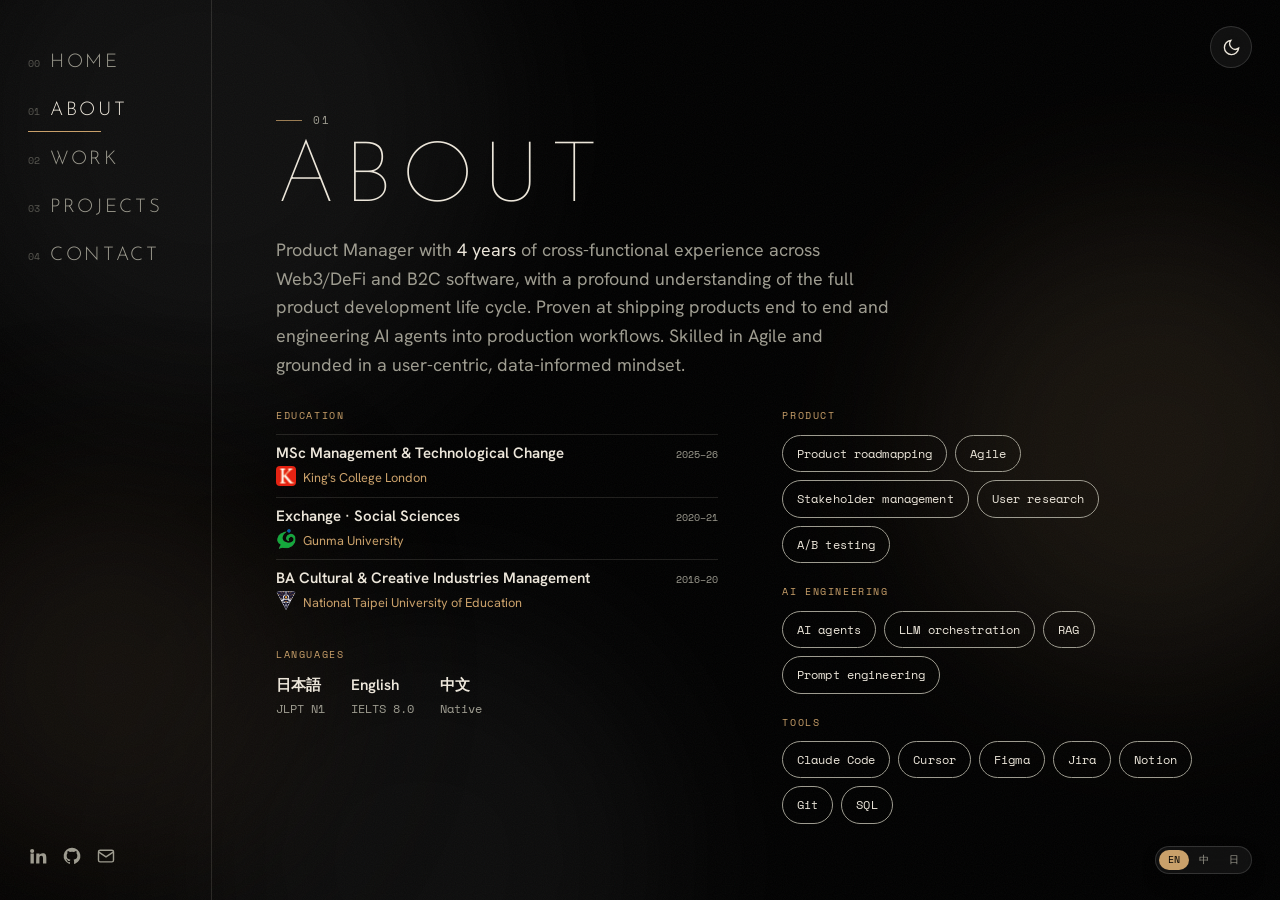
==== commit 27d8c5dc: "Remove debug overlay for public deploy Co-Authored-By: Claude Opus 4.8 (1M context) <noreply@anthrop" ====
--- a/about.html
+++ b/about.html
@@ -63,8 +63,5 @@
 <script src="i18n.js"></script>
 <script src="app.js"></script>
 
-<!-- debug overlay -->
-<link rel="stylesheet" href="assets/debug-overlay.css">
-<script src="assets/debug-overlay.js"></script>
 </body>
 </html>
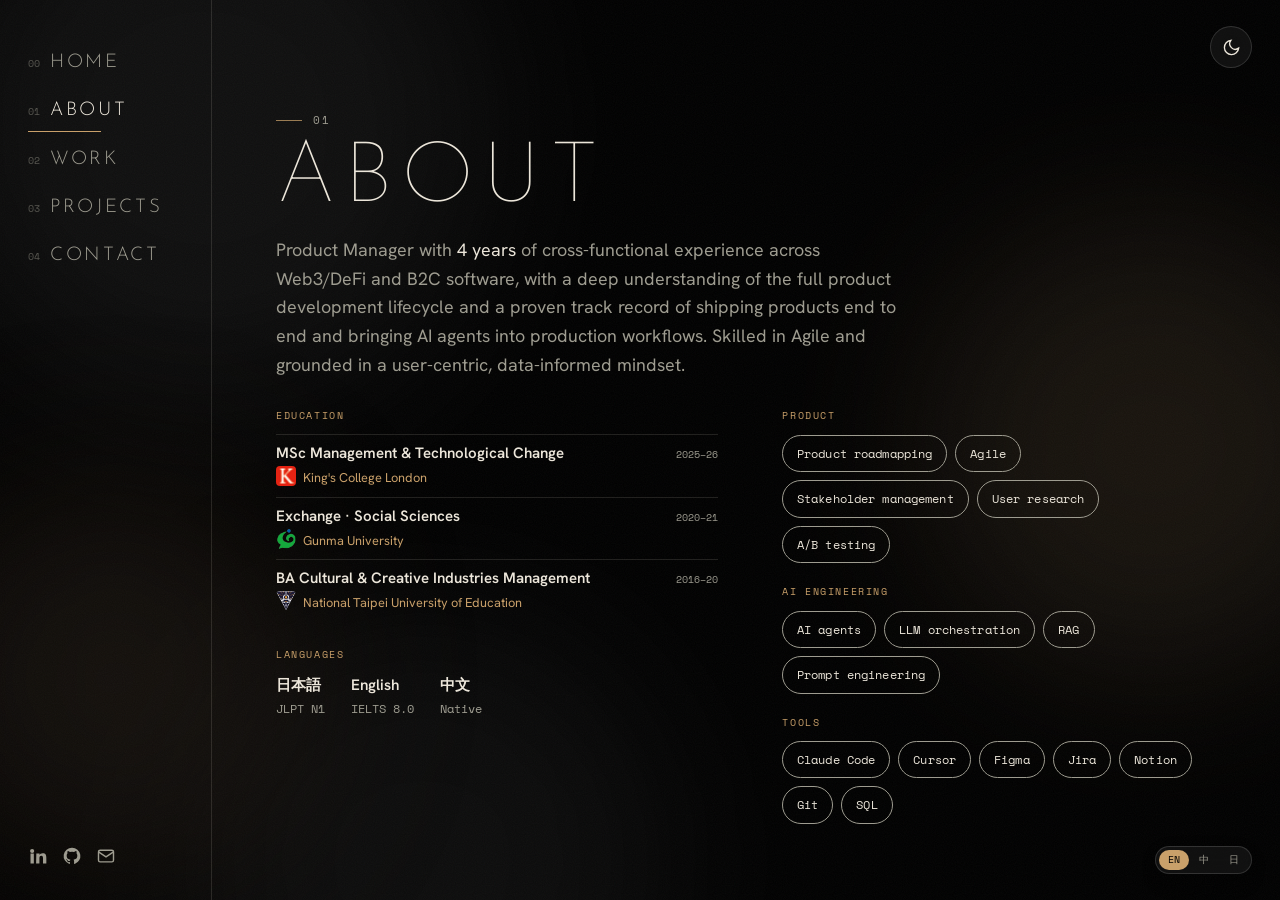
==== commit 17d56d53: "Rename course card to Agentic AI Workshop, swap case image, apply earlier copy refinements Co-Author" ====
--- a/about.html
+++ b/about.html
@@ -16,7 +16,7 @@
   <header class="ip-head">
     <span class="ip-kicker">01</span>
     <h1 class="ip-title">About</h1>
-    <p class="ip-lead" data-i18n-html="about.lead">Product Manager with <span class="em">4 years</span> of cross-functional experience across Web3/DeFi and B2C software, with a profound understanding of the full product development life cycle. Proven at shipping products end to end and engineering AI agents into production workflows. Skilled in Agile and grounded in a user-centric, data-informed mindset.</p>
+    <p class="ip-lead" data-i18n-html="about.lead">Product Manager with <span class="em">4 years</span> of cross-functional experience across Web3/DeFi and B2C software, with a deep understanding of the full product development lifecycle and a proven track record of shipping products end to end and bringing AI agents into production workflows. Skilled in Agile and grounded in a user-centric, data-informed mindset.</p>
   </header>
 
   <div class="ip-body">
